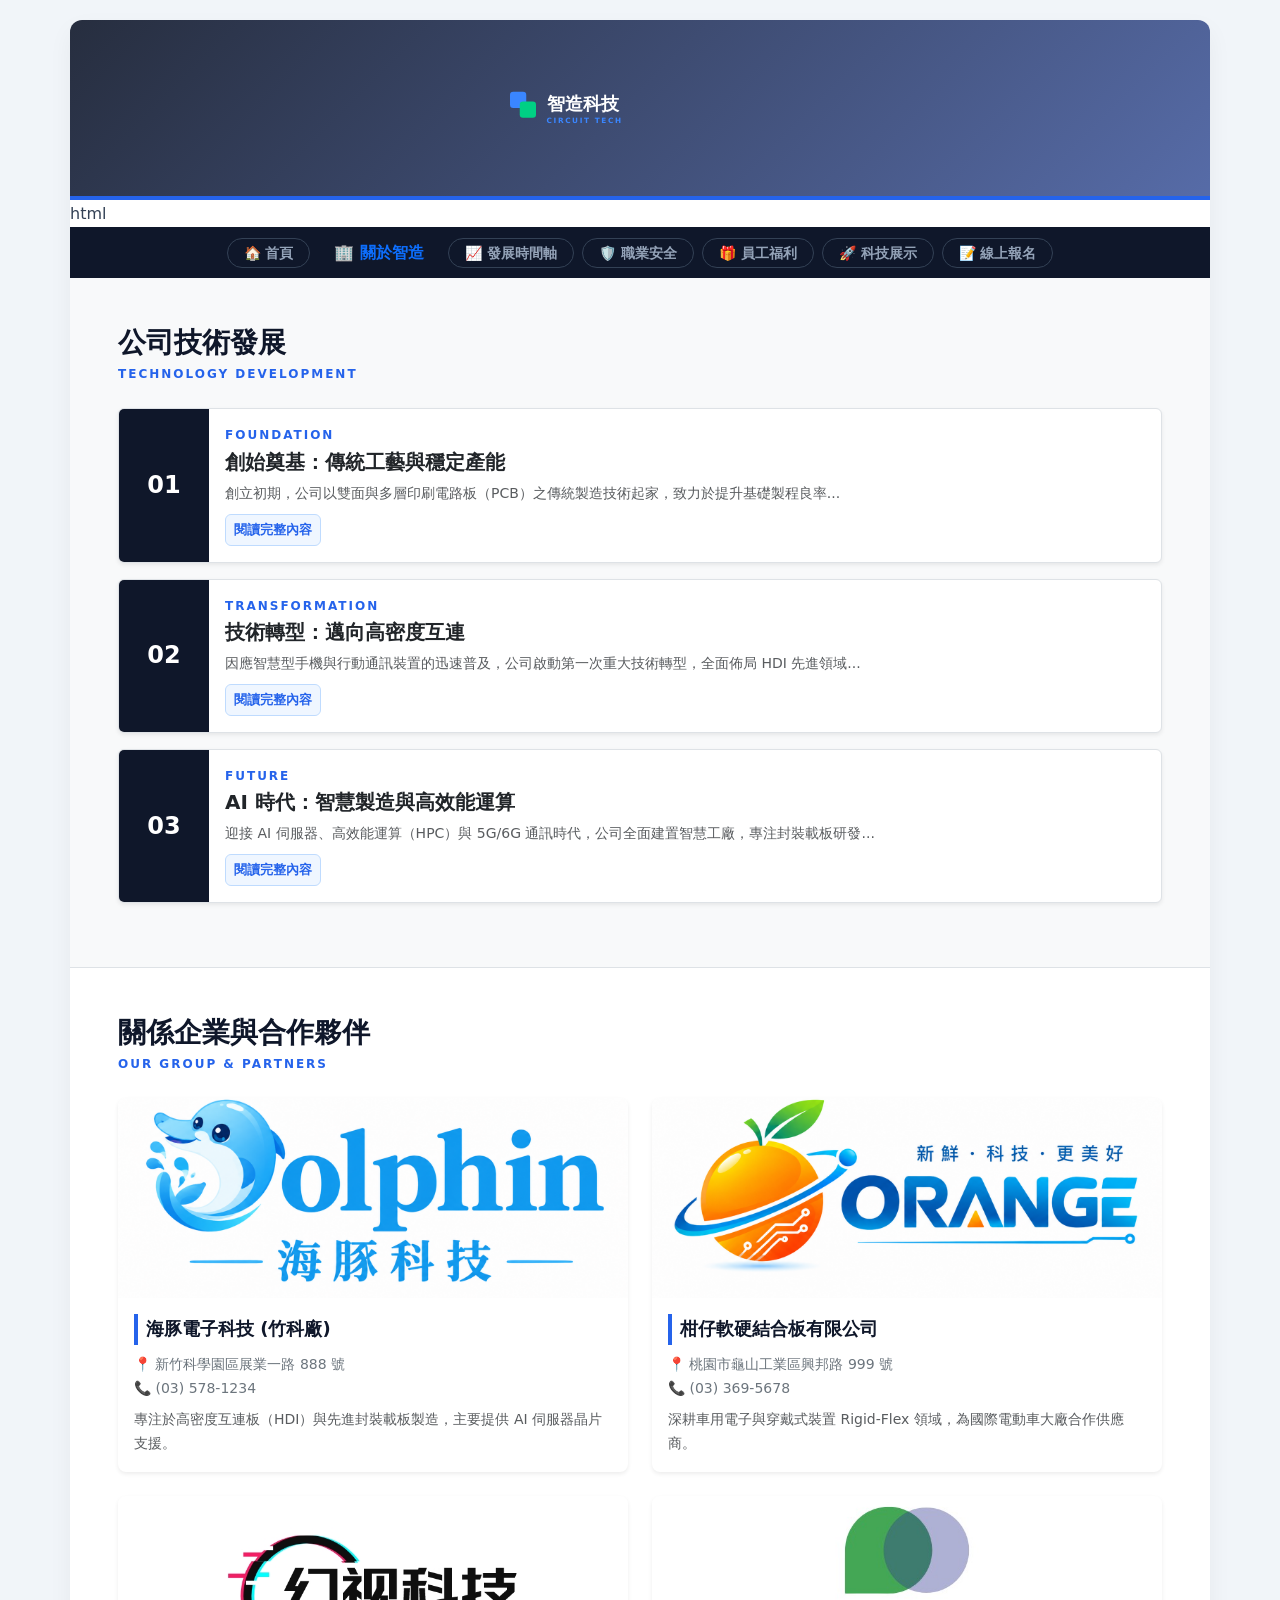
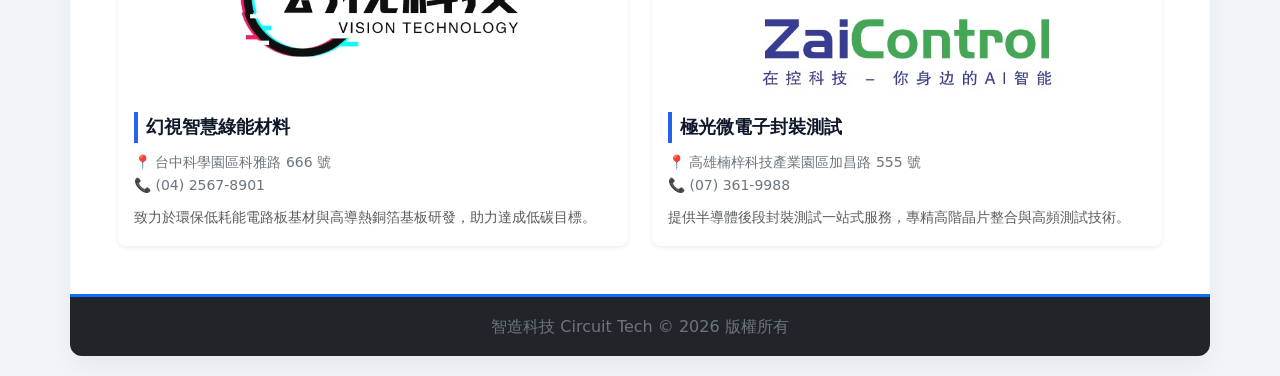
==== about-us.html @ 0adc271d "first commit" ====
<!DOCTYPE html>
<html lang="zh-TW">

<head>
    <meta charset="UTF-8">
    <meta name="viewport" content="width=device-width, initial-scale=1.0">
    <title>智造科技｜公司介紹與關係企業</title>
    <!-- 統一使用最新官方網路 CDN -->
    <link rel="stylesheet" href="https://cdn.jsdelivr.net/npm/bootstrap@5.3.0/dist/css/bootstrap.min.css">
    <link rel="stylesheet" href="css/about.css">
</head>

<body>

    <div class="wrapper">
        <!-- Header Logo -->
        <header class="logo d-flex align-items-center justify-content-center">
            <svg width="260" height="50" viewBox="0 0 320 60">
                <rect x="0" y="10" width="20" height="20" rx="4" fill="#3A86FF" />
                <rect x="12" y="22" width="20" height="20" rx="4" fill="#00D084" />
                <text x="45" y="32" font-weight="700" font-size="22" fill="#FFF">智造科技</text>
                <text x="45" y="48" font-weight="600" font-size="9" fill="#3A86FF" letter-spacing="2">CIRCUIT
                    TECH</text>
            </svg>
        </header>

        <!-- ✅ 超連結修正為大廠架構檔名 -->
        html
        <!-- 跨頁導覽列（在關於智造頁面時，移除關於智造的超連結） -->
        <nav class="site-nav p-2 overflow-x-auto">
    <ul class="nav justify-content-center gap-2 m-0 p-0 text-nowrap flex-nowrap align-items-center">
        <li><a href="home.html">🏠 首頁</a></li>
        <li><span class="nav-link active px-3 py-1 text-primary fw-bold">🏢 關於智造</span></li>
        <li><a href="timeline.html">📈 發展時間軸</a></li>
        <li><a href="EHC-policy.html">🛡️ 職業安全</a></li>
        <li><a href="union.html">🎁 員工福利</a></li>
        <li><a href="R-D.html">🚀 科技展示</a></li>
        <li><a href="signup.html">📝 線上報名</a></li>
    </ul>
</nav>

        <!-- 技術發展區段 -->
        <main class="p-4 p-md-5 bg-light" id="tech">
            <h1 class="section-title mb-1">公司技術發展</h1>
            <p class="subtitle mb-4">TECHNOLOGY DEVELOPMENT</p>
            <div id="techArticles"></div>
        </main>

        <!-- 關係企業區段 -->
        <section class="p-4 p-md-5 border-top border-dashed" id="companies">
            <h1 class="section-title mb-1">關係企業與合作夥伴</h1>
            <p class="subtitle mb-4">OUR GROUP & PARTNERS</p>
            <div class="row row-cols-1 row-cols-md-2 g-4" id="companyCards"></div>
        </section>

        <!-- Footer -->
        <footer class="p-3 text-center text-secondary bg-dark border-top border-primary border-3 fs-7">
            智造科技 Circuit Tech © 2026 版權所有
        </footer>
    </div>

    <script>
        const techData = [
            { num: '01', tag: 'FOUNDATION', title: '創始奠基：傳統工藝與穩定產能', short: '創立初期，公司以雙面與多層印刷電路板（PCB）之傳統製造技術起家，致力於提升基礎製程良率...', full: '創立初期，公司以雙面與多層印刷電路板（PCB）之傳統製造技術起家，致力於提升基礎製程良率與良好品質管理控制。透過導入自動化光學檢測（AOI）系統與標準化生產管理流程，我們成功建立穩定高效率的產能，並獲得國內多家消費性電子品牌廠的長期信任與合作。' },
            { num: '02', tag: 'TRANSFORMATION', title: '技術轉型：邁向高密度互連', short: '因應智慧型手機與行動通訊裝置的迅速普及，公司啟動第一次重大技術轉型，全面佈局 HDI 先進領域...', full: '因應智慧型手機與行動通訊裝置的迅速普及，公司啟動第一次重大技術轉型，全面佈局高密度互連板（HDI）先進領域。我們引進高精度雷射鑽孔設備與微孔盲埋技術，大幅優化電路板佈線空間與傳輸效能。成功轉型後，公司順利打入國際一線供應鏈。' },
            { num: '03', tag: 'FUTURE', title: 'AI 時代：智慧製造與高效能運算', short: '迎接 AI 伺服器、高效能運算（HPC）與 5G/6G 通訊時代，公司全面建置智慧工廠，專注封裝載板研發...', full: '迎接 AI 伺服器、高效能運算（HPC）與 5G/6G 通訊時代，公司全面建置全自動智慧製造工廠，並專注於高階封裝載板研發。透過結合 AI 大數據即時品質監控、物聯網產線監測與 AGV 搬運系統，大幅降低損耗並提昇生產效率，落實永續經營目標。' }
        ];

        document.getElementById('techArticles').innerHTML = techData.map((item, i) => `
            <article class="d-flex border rounded bg-white overflow-hidden mb-3 shadow-sm">
                <div class="article-num d-flex align-items-center justify-content-center">${item.num}</div>
                <div class="p-3 flex-grow-1">
                    <span class="subtitle d-block mb-1">${item.tag}</span>
                    <h2 class="h5 fw-bold text-dark mb-2">${item.title}</h2>
                    <p class="text-muted small mb-2" id="text-${i}">${item.short}</p>
                    <button class="read-btn px-2 py-1" onclick="toggleText(${i})">閱讀完整內容</button>
                </div>
            </article>
        `).join('');

        function toggleText(i) {
            const p = document.getElementById(`text-${i}`);
            const btn = p.nextElementSibling;
            const isFull = p.innerText === techData[i].full;
            p.innerText = isFull ? techData[i].short : techData[i].full;
            btn.innerText = isFull ? '閱讀完整內容' : '收合內容';
        }

        const companyData = [
            { name: '海豚電子科技 (竹科廠)', addr: '新竹科學園區展業一路 888 號', tel: '(03) 578-1234', desc: '專注於高密度互連板（HDI）與先進封裝載板製造，主要提供 AI 伺服器晶片支援。', img: 'a2.jpg', url: '#' },
            { name: '柑仔軟硬結合板有限公司', addr: '桃園市龜山工業區興邦路 999 號', tel: '(03) 369-5678', desc: '深耕車用電子與穿戴式裝置 Rigid-Flex 領域，為國際電動車大廠合作供應商。', img: 'a3.jpg', url: '#' },
            { name: '幻視智慧綠能材料', addr: '台中科學園區科雅路 666 號', tel: '(04) 2567-8901', desc: '致力於環保低耗能電路板基材與高導熱銅箔基板研發，助力達成低碳目標。', img: 'a4.jpg', url: '#' },
            { name: '極光微電子封裝測試', addr: '高雄楠梓科技產業園區加昌路 555 號', tel: '(07) 361-9988', desc: '提供半導體後段封裝測試一站式服務，專精高階晶片整合與高頻測試技術。', img: 'a5.jpg', url: '#' }
        ];

        document.getElementById('companyCards').innerHTML = companyData.map(c => `
            <div class="col" onclick="window.location.href='${c.url}'">
                <div class="card col-company h-100 shadow-sm border-0">
                    <div class="card-img-wrapper">
                        <img src="images/${c.img}" class="card-img-top" alt="${c.name}">
                        <div class="roller-overlay">
                            <span class="more-badge">了解更多 ➔</span>
                        </div>
                    </div>
                    <div class="card-body">
                        <div class="company-name fw-bold ps-2 mb-2">${c.name}</div>
                        <div class="small text-secondary">📍 ${c.addr}</div>
                        <div class="small text-secondary mb-2">📞 ${c.tel}</div>
                        <p class="card-text small text-muted">${c.desc}</p>
                    </div>
                </div>
            </div>
        `).join('');
    </script>
</body>
</html>
---- css/about.css ----
body {
    background: #F1F5F9;
    color: #334155;
    font-family: system-ui, sans-serif;
    line-height: 1.7;
}

.wrapper {
    max-width: 1140px;
    margin: 20px auto;
    background: #FFF;
    border-radius: 12px;
    overflow: hidden;
    box-shadow: 0 10px 25px rgba(0, 0, 0, 0.05);
}

.logo {
    height: 180px;
    background: linear-gradient(135deg, rgba(15, 23, 42, 0.9), rgba(30, 58, 138, 0.75)), url("https://images.unsplash.com/photo-1518770660439-4636190af475?auto=format&fit=crop&w=1200&q=80") center/cover;
    border-bottom: 4px solid #2563EB;
}

/* 統一全站導覽列樣式 */
.site-nav {
    background: #0F172A;
}

.site-nav a {
    color: #94A3B8;
    border: 1px solid #334155;
    border-radius: 20px;
    text-decoration: none;
    font-weight: 600;
    font-size: 14px;
    transition: 0.2s;
    white-space: nowrap;
    padding: 6px 16px;
}

.site-nav a:hover,
.site-nav a.active {
    background: #2563EB;
    border-color: #2563EB;
    color: #FFF;
}

.section-title {
    font-size: 28px;
    font-weight: 800;
    color: #0F172A;
}

.subtitle {
    color: #2563EB;
    font-size: 12px;
    letter-spacing: 2px;
    font-weight: 700;
}

.article-num {
    width: 90px;
    min-width: 90px;
    background: #0F172A;
    color: #FFF;
    font-size: 24px;
    font-weight: 800;
}

/* 按鈕樣式優化 */
.read-btn {
    color: #2563EB;
    background: #EFF6FF;
    border: 1px solid #BFDBFE;
    border-radius: 6px;
    font-weight: 600;
    font-size: 13px;
    transition: 0.2s;
}

.read-btn:hover {
    color: #FFF;
    background: #2563EB;
    border-color: #2563EB;
}

.company-name {
    border-left: 4px solid #2563EB;
    font-size: 18px;
    color: #0F172A;
}

.col-company {
    transition: transform 0.3s ease, box-shadow 0.3s ease;
    border-radius: 8px;
    overflow: hidden;
}

.col-company:hover {
    transform: translateY(-5px);
    box-shadow: 0 12px 20px rgba(0, 0, 0, 0.12);
    cursor: pointer;
}

/* 圖片卷軸 (Roller Overlay) 美化樣式 */
.card-img-wrapper {
    position: relative;
    height: 200px;
    overflow: hidden;
}

.card-img-wrapper .card-img-top {
    width: 100%;
    height: 100%;
    object-fit: cover;
    transition: transform 0.5s ease;
}

.col-company:hover .card-img-top {
    transform: scale(1.08);
}

.roller-overlay {
    position: absolute;
    top: 0;
    left: 0;
    width: 100%;
    height: 100%;
    background: linear-gradient(135deg, rgba(15, 23, 42, 0.85), rgba(37, 99, 235, 0.75));
    transform: translateY(-100%);
    transition: transform 0.4s cubic-bezier(0.4, 0, 0.2, 1);
    display: flex;
    justify-content: center;
    align-items: center;
    backdrop-filter: blur(2px);
}

.col-company:hover .roller-overlay {
    transform: translateY(0);
}

.more-badge {
    color: #FFF;
    border: 1.5px solid rgba(255, 255, 255, 0.8);
    background: rgba(255, 255, 255, 0.15);
    padding: 8px 20px;
    border-radius: 30px;
    font-size: 14px;
    font-weight: 600;
    letter-spacing: 1px;
    box-shadow: 0 4px 12px rgba(0, 0, 0, 0.15);
    transition: all 0.3s ease;
}

.col-company:hover .more-badge {
    background: #FFF;
    color: #2563EB;
    border-color: #FFF;
}
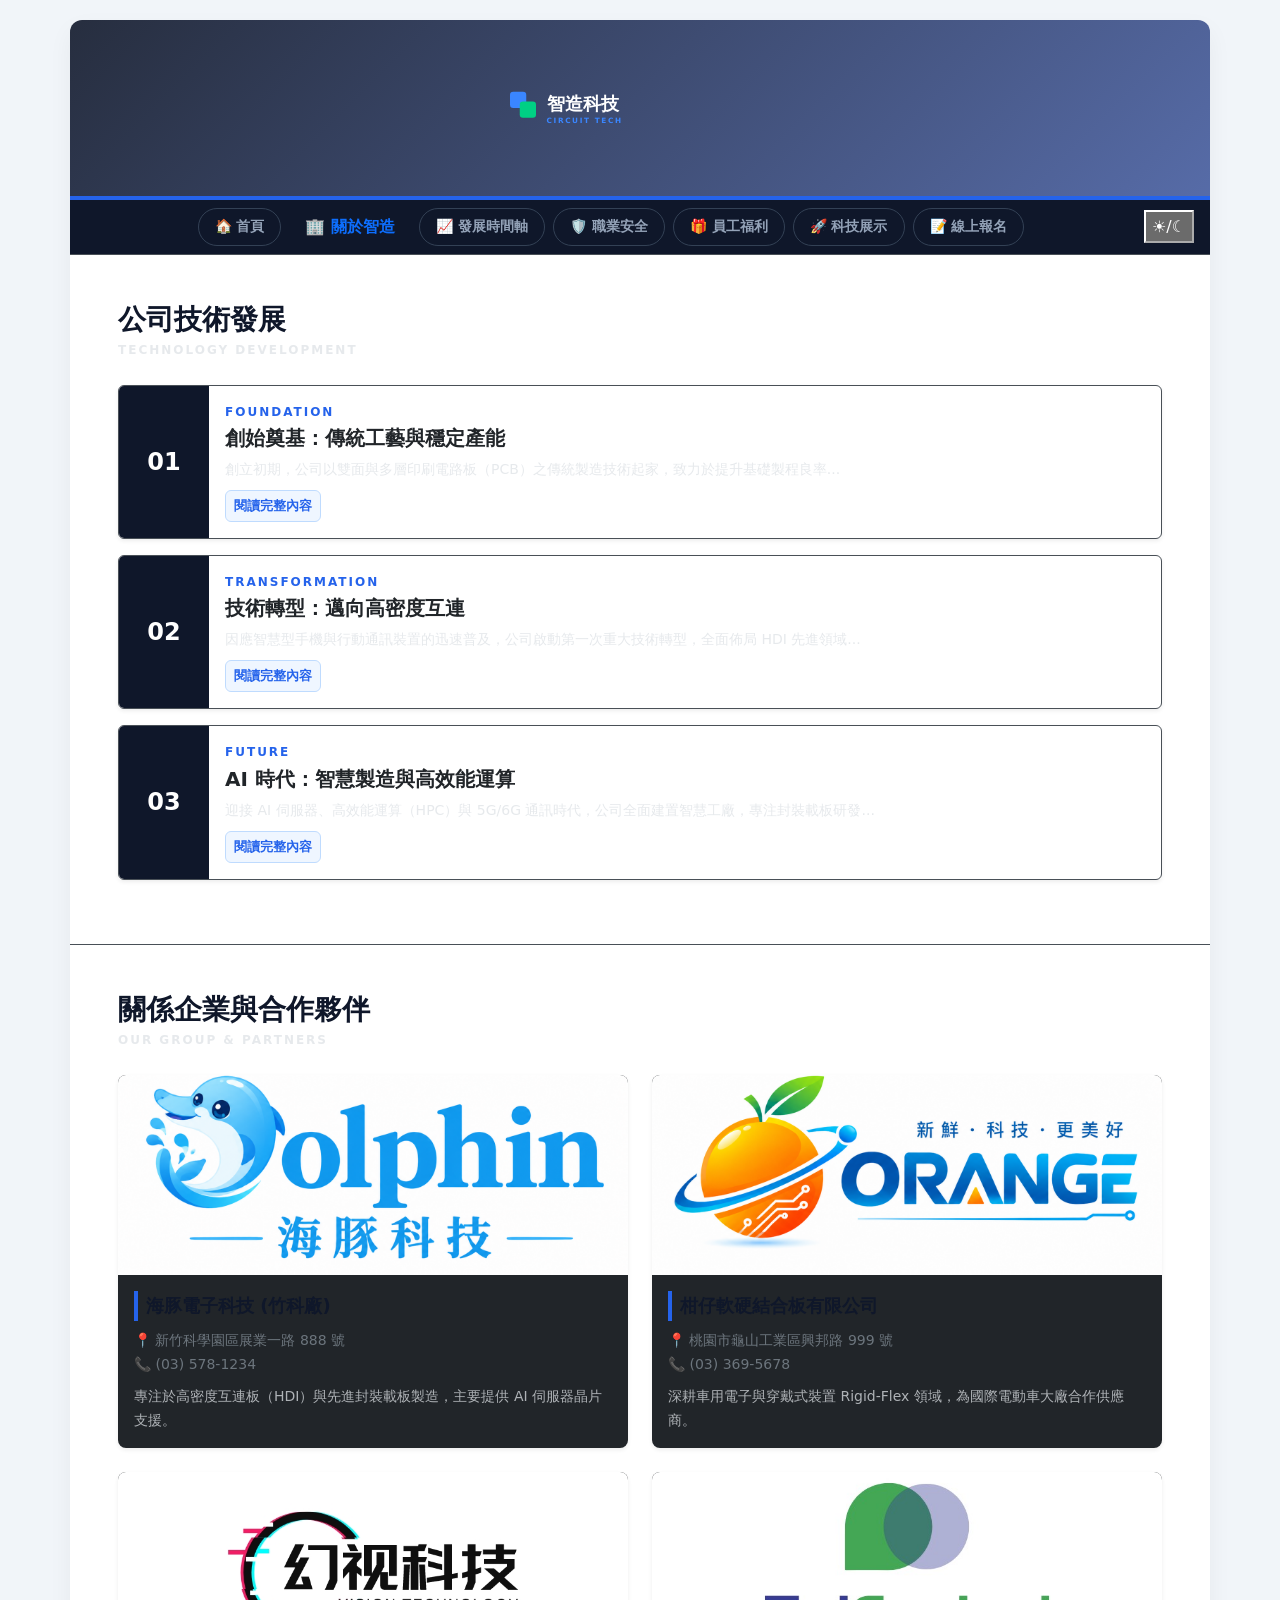
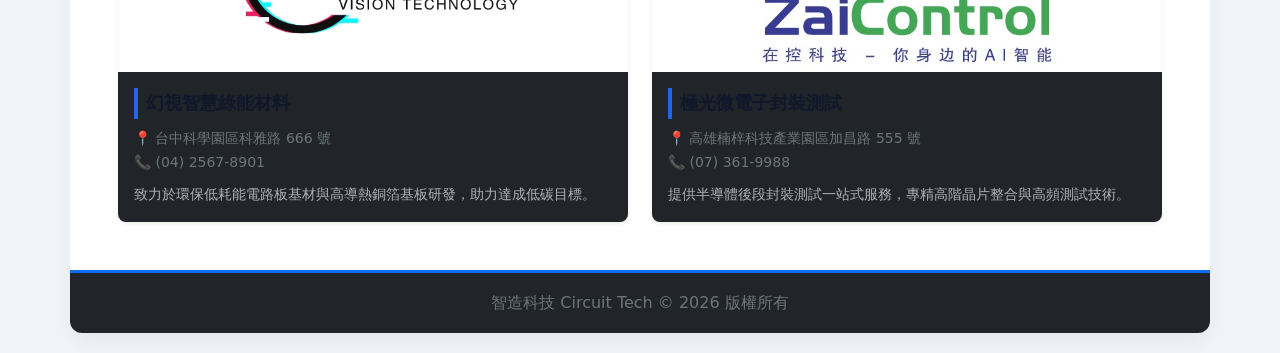
==== commit 58f3a13f: "加入日夜轉換 統一網頁按鈕" ====
--- a/about-us.html
+++ b/about-us.html
@@ -1,55 +1,69 @@
 <!DOCTYPE html>
 <html lang="zh-TW">
-
 <head>
     <meta charset="UTF-8">
     <meta name="viewport" content="width=device-width, initial-scale=1.0">
     <title>智造科技｜公司介紹與關係企業</title>
-    <!-- 統一使用最新官方網路 CDN -->
+    <!-- 官方網路 CDN -->
     <link rel="stylesheet" href="https://cdn.jsdelivr.net/npm/bootstrap@5.3.0/dist/css/bootstrap.min.css">
+    <!-- 外部 CSS 檔案 -->
     <link rel="stylesheet" href="css/about.css">
+    
+    <!-- 預防頁面載入閃爍的防閃爍指令檔 -->
+    <script>
+      (function() {
+        const savedTheme = localStorage.getItem("theme") || "dark";
+        if (savedTheme === "dark") {
+          document.documentElement.classList.add("dark", "dark-mode");
+          document.documentElement.setAttribute("data-bs-theme", "dark");
+        } else {
+          document.documentElement.classList.remove("dark", "dark-mode");
+          document.documentElement.setAttribute("data-bs-theme", "light");
+        }
+      })();
+    </script>
 </head>
-
 <body>
 
     <div class="wrapper">
         <!-- Header Logo -->
-        <header class="logo d-flex align-items-center justify-content-center">
+        <header class="logo d-flex align-items-center justify-content-center py-3">
             <svg width="260" height="50" viewBox="0 0 320 60">
                 <rect x="0" y="10" width="20" height="20" rx="4" fill="#3A86FF" />
                 <rect x="12" y="22" width="20" height="20" rx="4" fill="#00D084" />
                 <text x="45" y="32" font-weight="700" font-size="22" fill="#FFF">智造科技</text>
-                <text x="45" y="48" font-weight="600" font-size="9" fill="#3A86FF" letter-spacing="2">CIRCUIT
-                    TECH</text>
+                <text x="45" y="48" font-weight="600" font-size="9" fill="#3A86FF" letter-spacing="2">CIRCUIT TECH</text>
             </svg>
         </header>
 
-        <!-- ✅ 超連結修正為大廠架構檔名 -->
-        html
-        <!-- 跨頁導覽列（在關於智造頁面時，移除關於智造的超連結） -->
-        <nav class="site-nav p-2 overflow-x-auto">
-    <ul class="nav justify-content-center gap-2 m-0 p-0 text-nowrap flex-nowrap align-items-center">
-        <li><a href="home.html">🏠 首頁</a></li>
-        <li><span class="nav-link active px-3 py-1 text-primary fw-bold">🏢 關於智造</span></li>
-        <li><a href="timeline.html">📈 發展時間軸</a></li>
-        <li><a href="EHC-policy.html">🛡️ 職業安全</a></li>
-        <li><a href="union.html">🎁 員工福利</a></li>
-        <li><a href="R-D.html">🚀 科技展示</a></li>
-        <li><a href="signup.html">📝 線上報名</a></li>
-    </ul>
-</nav>
+        <!-- 跨頁導覽列（含日夜切換按鈕） -->
+        <nav class="site-nav p-2 px-3 d-flex align-items-center justify-content-between overflow-x-auto border-bottom">
+            <ul class="nav mx-auto gap-2 m-0 p-0 text-nowrap flex-nowrap align-items-center">
+                <li><a href="home.html" class="nav-link">🏠 首頁</a></li>
+                <li><span class="nav-link active px-3 py-1 text-primary fw-bold">🏢 關於智造</span></li>
+                <li><a href="timeline.html" class="nav-link">📈 發展時間軸</a></li>
+                <li><a href="EHC-policy.html" class="nav-link">🛡️ 職業安全</a></li>
+                <li><a href="union.html" class="nav-link">🎁 員工福利</a></li>
+                <li><a href="R-D.html" class="nav-link">🚀 科技展示</a></li>
+                <li><a href="signup.html" class="nav-link">📝 線上報名</a></li>
+            </ul>
+            <button class="mode-switch flex-shrink-0 ms-2" id="modeButton" aria-label="切換深淺色模式">
+                <span>☀/☾</span>
+                <span class="switch-track"><span class="switch-dot"></span></span>
+            </button>
+        </nav>
 
         <!-- 技術發展區段 -->
-        <main class="p-4 p-md-5 bg-light" id="tech">
+        <main class="p-4 p-md-5" id="tech">
             <h1 class="section-title mb-1">公司技術發展</h1>
-            <p class="subtitle mb-4">TECHNOLOGY DEVELOPMENT</p>
+            <p class="subtitle mb-4 text-muted">TECHNOLOGY DEVELOPMENT</p>
             <div id="techArticles"></div>
         </main>
 
         <!-- 關係企業區段 -->
         <section class="p-4 p-md-5 border-top border-dashed" id="companies">
             <h1 class="section-title mb-1">關係企業與合作夥伴</h1>
-            <p class="subtitle mb-4">OUR GROUP & PARTNERS</p>
+            <p class="subtitle mb-4 text-muted">OUR GROUP & PARTNERS</p>
             <div class="row row-cols-1 row-cols-md-2 g-4" id="companyCards"></div>
         </section>
 
@@ -59,58 +73,8 @@
         </footer>
     </div>
 
-    <script>
-        const techData = [
-            { num: '01', tag: 'FOUNDATION', title: '創始奠基：傳統工藝與穩定產能', short: '創立初期，公司以雙面與多層印刷電路板（PCB）之傳統製造技術起家，致力於提升基礎製程良率...', full: '創立初期，公司以雙面與多層印刷電路板（PCB）之傳統製造技術起家，致力於提升基礎製程良率與良好品質管理控制。透過導入自動化光學檢測（AOI）系統與標準化生產管理流程，我們成功建立穩定高效率的產能，並獲得國內多家消費性電子品牌廠的長期信任與合作。' },
-            { num: '02', tag: 'TRANSFORMATION', title: '技術轉型：邁向高密度互連', short: '因應智慧型手機與行動通訊裝置的迅速普及，公司啟動第一次重大技術轉型，全面佈局 HDI 先進領域...', full: '因應智慧型手機與行動通訊裝置的迅速普及，公司啟動第一次重大技術轉型，全面佈局高密度互連板（HDI）先進領域。我們引進高精度雷射鑽孔設備與微孔盲埋技術，大幅優化電路板佈線空間與傳輸效能。成功轉型後，公司順利打入國際一線供應鏈。' },
-            { num: '03', tag: 'FUTURE', title: 'AI 時代：智慧製造與高效能運算', short: '迎接 AI 伺服器、高效能運算（HPC）與 5G/6G 通訊時代，公司全面建置智慧工廠，專注封裝載板研發...', full: '迎接 AI 伺服器、高效能運算（HPC）與 5G/6G 通訊時代，公司全面建置全自動智慧製造工廠，並專注於高階封裝載板研發。透過結合 AI 大數據即時品質監控、物聯網產線監測與 AGV 搬運系統，大幅降低損耗並提昇生產效率，落實永續經營目標。' }
-        ];
-
-        document.getElementById('techArticles').innerHTML = techData.map((item, i) => `
-            <article class="d-flex border rounded bg-white overflow-hidden mb-3 shadow-sm">
-                <div class="article-num d-flex align-items-center justify-content-center">${item.num}</div>
-                <div class="p-3 flex-grow-1">
-                    <span class="subtitle d-block mb-1">${item.tag}</span>
-                    <h2 class="h5 fw-bold text-dark mb-2">${item.title}</h2>
-                    <p class="text-muted small mb-2" id="text-${i}">${item.short}</p>
-                    <button class="read-btn px-2 py-1" onclick="toggleText(${i})">閱讀完整內容</button>
-                </div>
-            </article>
-        `).join('');
-
-        function toggleText(i) {
-            const p = document.getElementById(`text-${i}`);
-            const btn = p.nextElementSibling;
-            const isFull = p.innerText === techData[i].full;
-            p.innerText = isFull ? techData[i].short : techData[i].full;
-            btn.innerText = isFull ? '閱讀完整內容' : '收合內容';
-        }
-
-        const companyData = [
-            { name: '海豚電子科技 (竹科廠)', addr: '新竹科學園區展業一路 888 號', tel: '(03) 578-1234', desc: '專注於高密度互連板（HDI）與先進封裝載板製造，主要提供 AI 伺服器晶片支援。', img: 'a2.jpg', url: '#' },
-            { name: '柑仔軟硬結合板有限公司', addr: '桃園市龜山工業區興邦路 999 號', tel: '(03) 369-5678', desc: '深耕車用電子與穿戴式裝置 Rigid-Flex 領域，為國際電動車大廠合作供應商。', img: 'a3.jpg', url: '#' },
-            { name: '幻視智慧綠能材料', addr: '台中科學園區科雅路 666 號', tel: '(04) 2567-8901', desc: '致力於環保低耗能電路板基材與高導熱銅箔基板研發，助力達成低碳目標。', img: 'a4.jpg', url: '#' },
-            { name: '極光微電子封裝測試', addr: '高雄楠梓科技產業園區加昌路 555 號', tel: '(07) 361-9988', desc: '提供半導體後段封裝測試一站式服務，專精高階晶片整合與高頻測試技術。', img: 'a5.jpg', url: '#' }
-        ];
-
-        document.getElementById('companyCards').innerHTML = companyData.map(c => `
-            <div class="col" onclick="window.location.href='${c.url}'">
-                <div class="card col-company h-100 shadow-sm border-0">
-                    <div class="card-img-wrapper">
-                        <img src="images/${c.img}" class="card-img-top" alt="${c.name}">
-                        <div class="roller-overlay">
-                            <span class="more-badge">了解更多 ➔</span>
-                        </div>
-                    </div>
-                    <div class="card-body">
-                        <div class="company-name fw-bold ps-2 mb-2">${c.name}</div>
-                        <div class="small text-secondary">📍 ${c.addr}</div>
-                        <div class="small text-secondary mb-2">📞 ${c.tel}</div>
-                        <p class="card-text small text-muted">${c.desc}</p>
-                    </div>
-                </div>
-            </div>
-        `).join('');
-    </script>
+    <!-- 外部 JS 檔案 -->
+    <script src="js/about.js"></script>
+    <script src="js/home.js"></script>
 </body>
 </html>
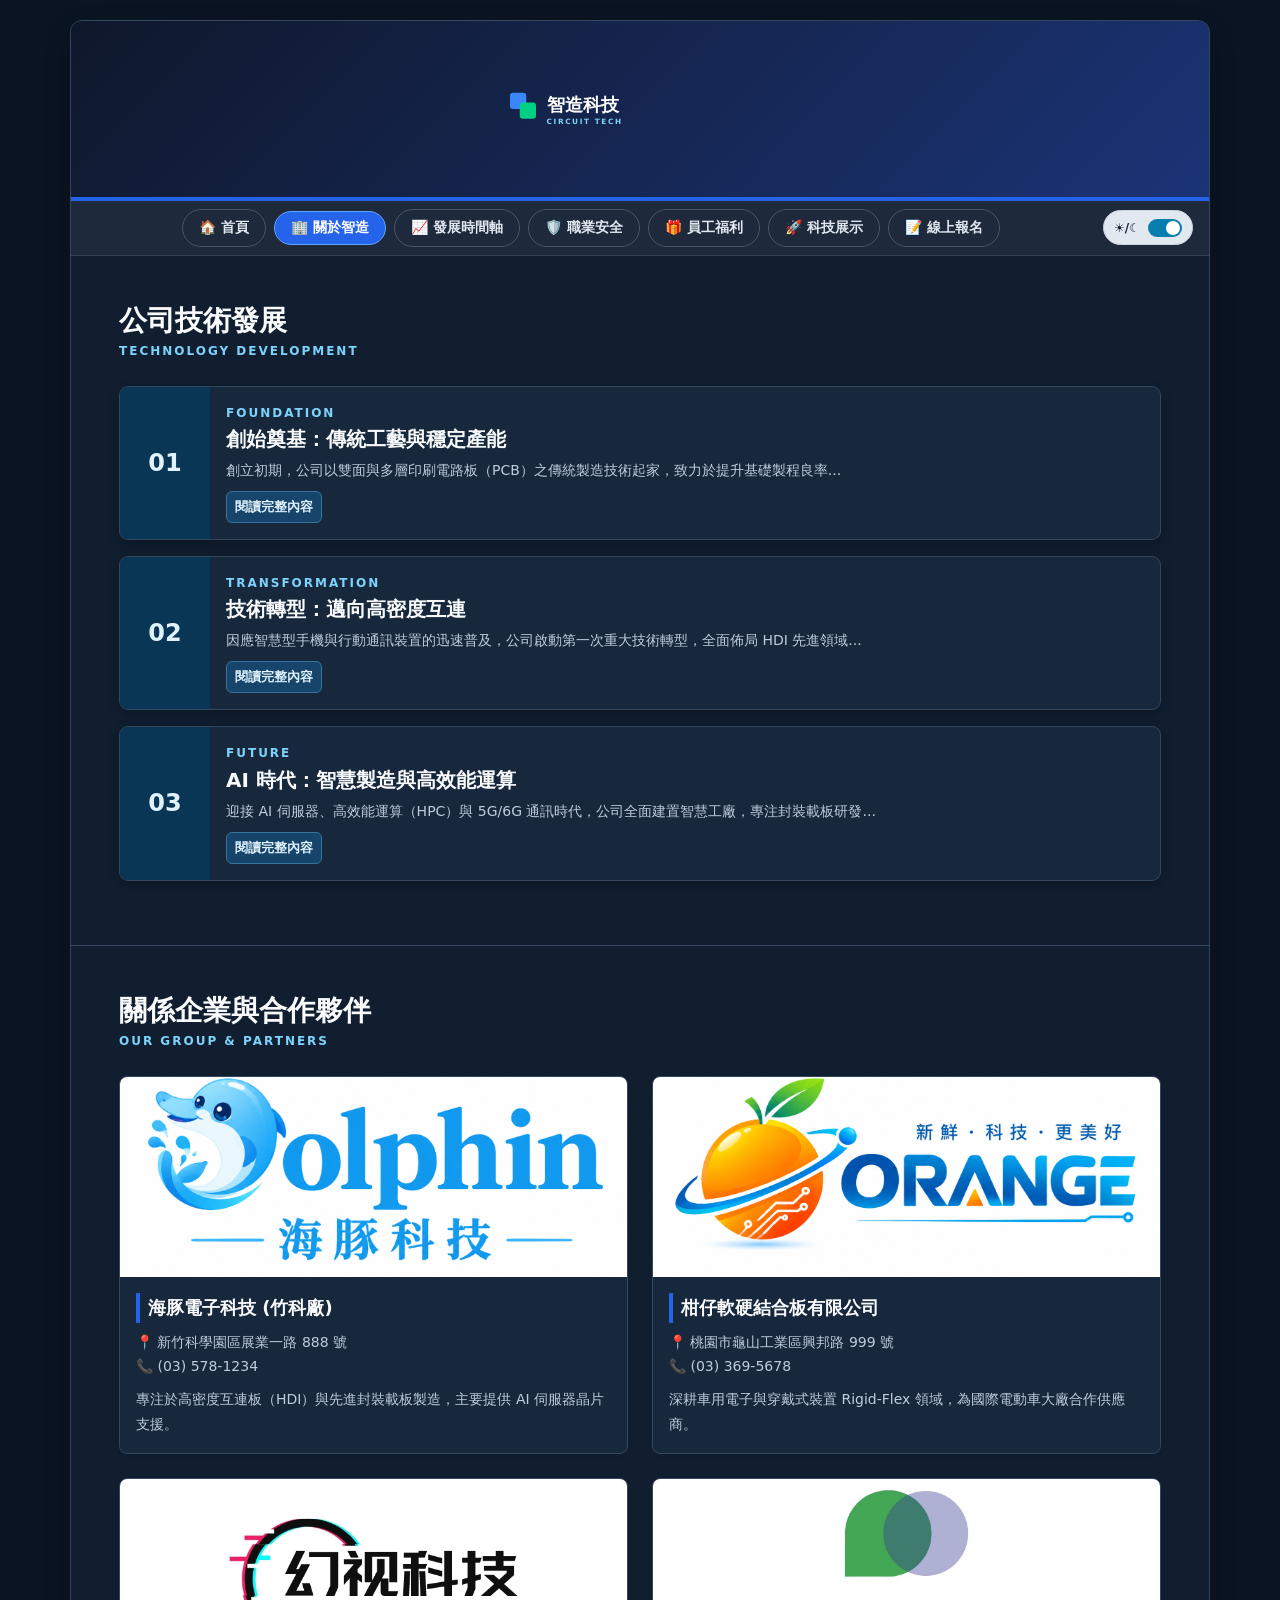
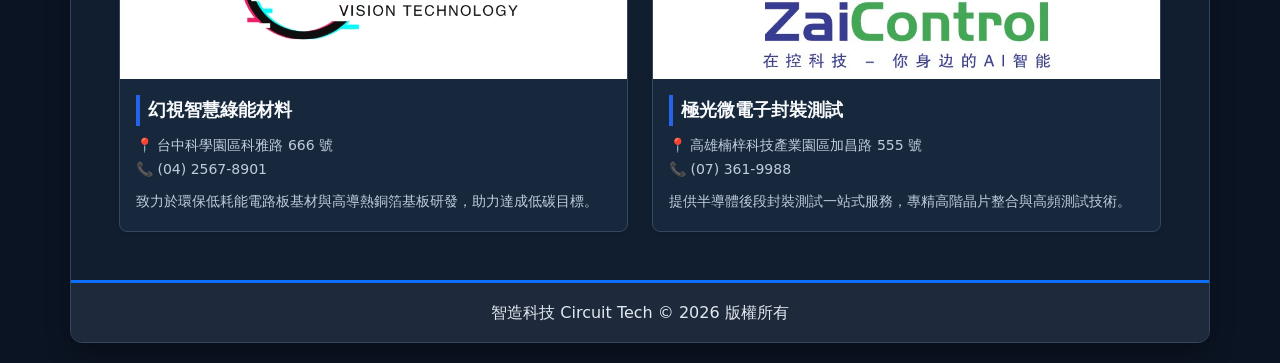
==== commit 113237c4: "優化一半" ====
--- a/about-us.html
+++ b/about-us.html
@@ -1,80 +1,194 @@
+
 <!DOCTYPE html>
 <html lang="zh-TW">
 <head>
     <meta charset="UTF-8">
     <meta name="viewport" content="width=device-width, initial-scale=1.0">
+
     <title>智造科技｜公司介紹與關係企業</title>
-    <!-- 官方網路 CDN -->
-    <link rel="stylesheet" href="https://cdn.jsdelivr.net/npm/bootstrap@5.3.0/dist/css/bootstrap.min.css">
-    <!-- 外部 CSS 檔案 -->
+
+    <!-- Bootstrap 5 -->
+    <link rel="stylesheet"
+          href="https://cdn.jsdelivr.net/npm/bootstrap@5.3.0/dist/css/bootstrap.min.css">
+
+    <!-- 關於智造專用 CSS -->
     <link rel="stylesheet" href="css/about.css">
-    
-    <!-- 預防頁面載入閃爍的防閃爍指令檔 -->
+
+    <!-- 防止深淺色切換閃爍 -->
     <script>
-      (function() {
-        const savedTheme = localStorage.getItem("theme") || "dark";
-        if (savedTheme === "dark") {
-          document.documentElement.classList.add("dark", "dark-mode");
-          document.documentElement.setAttribute("data-bs-theme", "dark");
-        } else {
-          document.documentElement.classList.remove("dark", "dark-mode");
-          document.documentElement.setAttribute("data-bs-theme", "light");
-        }
-      })();
+        (function () {
+            let theme = "dark";
+
+            try {
+                if (localStorage.getItem("theme") === "light") {
+                    theme = "light";
+                }
+            } catch (error) {
+                // 無法讀取時使用預設深色模式
+            }
+
+            document.documentElement.classList.toggle(
+                "dark",
+                theme === "dark"
+            );
+
+            document.documentElement.classList.toggle(
+                "dark-mode",
+                theme === "dark"
+            );
+
+            document.documentElement.setAttribute(
+                "data-bs-theme",
+                theme
+            );
+        })();
     </script>
 </head>
+
 <body>
 
     <div class="wrapper">
+
         <!-- Header Logo -->
         <header class="logo d-flex align-items-center justify-content-center py-3">
-            <svg width="260" height="50" viewBox="0 0 320 60">
-                <rect x="0" y="10" width="20" height="20" rx="4" fill="#3A86FF" />
-                <rect x="12" y="22" width="20" height="20" rx="4" fill="#00D084" />
-                <text x="45" y="32" font-weight="700" font-size="22" fill="#FFF">智造科技</text>
-                <text x="45" y="48" font-weight="600" font-size="9" fill="#3A86FF" letter-spacing="2">CIRCUIT TECH</text>
+            <svg width="260"
+                 height="50"
+                 viewBox="0 0 320 60"
+                 role="img"
+                 aria-label="智造科技 Circuit Tech">
+
+                <rect x="0" y="10"
+                      width="20" height="20"
+                      rx="4" fill="#3A86FF" />
+
+                <rect x="12" y="22"
+                      width="20" height="20"
+                      rx="4" fill="#00D084" />
+
+                <text x="45" y="32"
+                      font-weight="700"
+                      font-size="22"
+                      fill="#FFF">
+                    智造科技
+                </text>
+
+                <text x="45" y="48"
+                      font-weight="600"
+                      font-size="9"
+                      fill="#7DD3FC"
+                      letter-spacing="2">
+                    CIRCUIT TECH
+                </text>
             </svg>
         </header>
 
-        <!-- 跨頁導覽列（含日夜切換按鈕） -->
-        <nav class="site-nav p-2 px-3 d-flex align-items-center justify-content-between overflow-x-auto border-bottom">
+        <!-- 跨頁導覽列 -->
+        <nav class="site-nav p-2 px-3 d-flex align-items-center justify-content-between border-bottom"
+             aria-label="網站主選單">
+
             <ul class="nav mx-auto gap-2 m-0 p-0 text-nowrap flex-nowrap align-items-center">
-                <li><a href="home.html" class="nav-link">🏠 首頁</a></li>
-                <li><span class="nav-link active px-3 py-1 text-primary fw-bold">🏢 關於智造</span></li>
-                <li><a href="timeline.html" class="nav-link">📈 發展時間軸</a></li>
-                <li><a href="EHC-policy.html" class="nav-link">🛡️ 職業安全</a></li>
-                <li><a href="union.html" class="nav-link">🎁 員工福利</a></li>
-                <li><a href="R-D.html" class="nav-link">🚀 科技展示</a></li>
-                <li><a href="signup.html" class="nav-link">📝 線上報名</a></li>
+
+                <li>
+                    <a href="home.html" class="nav-link">
+                        🏠 首頁
+                    </a>
+                </li>
+
+                <li>
+                    <span class="nav-link active px-3 py-1 fw-bold"
+                          aria-current="page">
+                        🏢 關於智造
+                    </span>
+                </li>
+
+                <li>
+                    <a href="timeline.html" class="nav-link">
+                        📈 發展時間軸
+                    </a>
+                </li>
+
+                <li>
+                    <a href="EHC-policy.html" class="nav-link">
+                        🛡️ 職業安全
+                    </a>
+                </li>
+
+                <li>
+                    <a href="union.html" class="nav-link">
+                        🎁 員工福利
+                    </a>
+                </li>
+
+                <li>
+                    <a href="R-D.html" class="nav-link">
+                        🚀 科技展示
+                    </a>
+                </li>
+
+                <li>
+                    <a href="signup.html" class="nav-link">
+                        📝 線上報名
+                    </a>
+                </li>
+
             </ul>
-            <button class="mode-switch flex-shrink-0 ms-2" id="modeButton" aria-label="切換深淺色模式">
+
+            <!-- 深淺色切換按鈕 -->
+            <button type="button"
+                    class="mode-switch flex-shrink-0 ms-2"
+                    id="modeButton"
+                    aria-label="切換深淺色模式">
+
                 <span>☀/☾</span>
-                <span class="switch-track"><span class="switch-dot"></span></span>
+
+                <span class="switch-track">
+                    <span class="switch-dot"></span>
+                </span>
             </button>
+
         </nav>
 
         <!-- 技術發展區段 -->
         <main class="p-4 p-md-5" id="tech">
-            <h1 class="section-title mb-1">公司技術發展</h1>
-            <p class="subtitle mb-4 text-muted">TECHNOLOGY DEVELOPMENT</p>
+
+            <h1 class="section-title mb-1">
+                公司技術發展
+            </h1>
+
+            <p class="subtitle mb-4">
+                TECHNOLOGY DEVELOPMENT
+            </p>
+
             <div id="techArticles"></div>
+
         </main>
 
         <!-- 關係企業區段 -->
-        <section class="p-4 p-md-5 border-top border-dashed" id="companies">
-            <h1 class="section-title mb-1">關係企業與合作夥伴</h1>
-            <p class="subtitle mb-4 text-muted">OUR GROUP & PARTNERS</p>
-            <div class="row row-cols-1 row-cols-md-2 g-4" id="companyCards"></div>
+        <section class="p-4 p-md-5 border-top border-dashed"
+                 id="companies">
+
+            <h2 class="section-title mb-1">
+                關係企業與合作夥伴
+            </h2>
+
+            <p class="subtitle mb-4">
+                OUR GROUP & PARTNERS
+            </p>
+
+            <div class="row row-cols-1 row-cols-md-2 g-4"
+                 id="companyCards"></div>
+
         </section>
 
         <!-- Footer -->
-        <footer class="p-3 text-center text-secondary bg-dark border-top border-primary border-3 fs-7">
+        <footer class="p-3 text-center border-top border-primary border-3 fs-7">
             智造科技 Circuit Tech © 2026 版權所有
         </footer>
+
     </div>
 
-    <!-- 外部 JS 檔案 -->
+    <!-- 專用 JS -->
     <script src="js/about.js"></script>
-    <script src="js/home.js"></script>
+
 </body>
-</html>+</html>
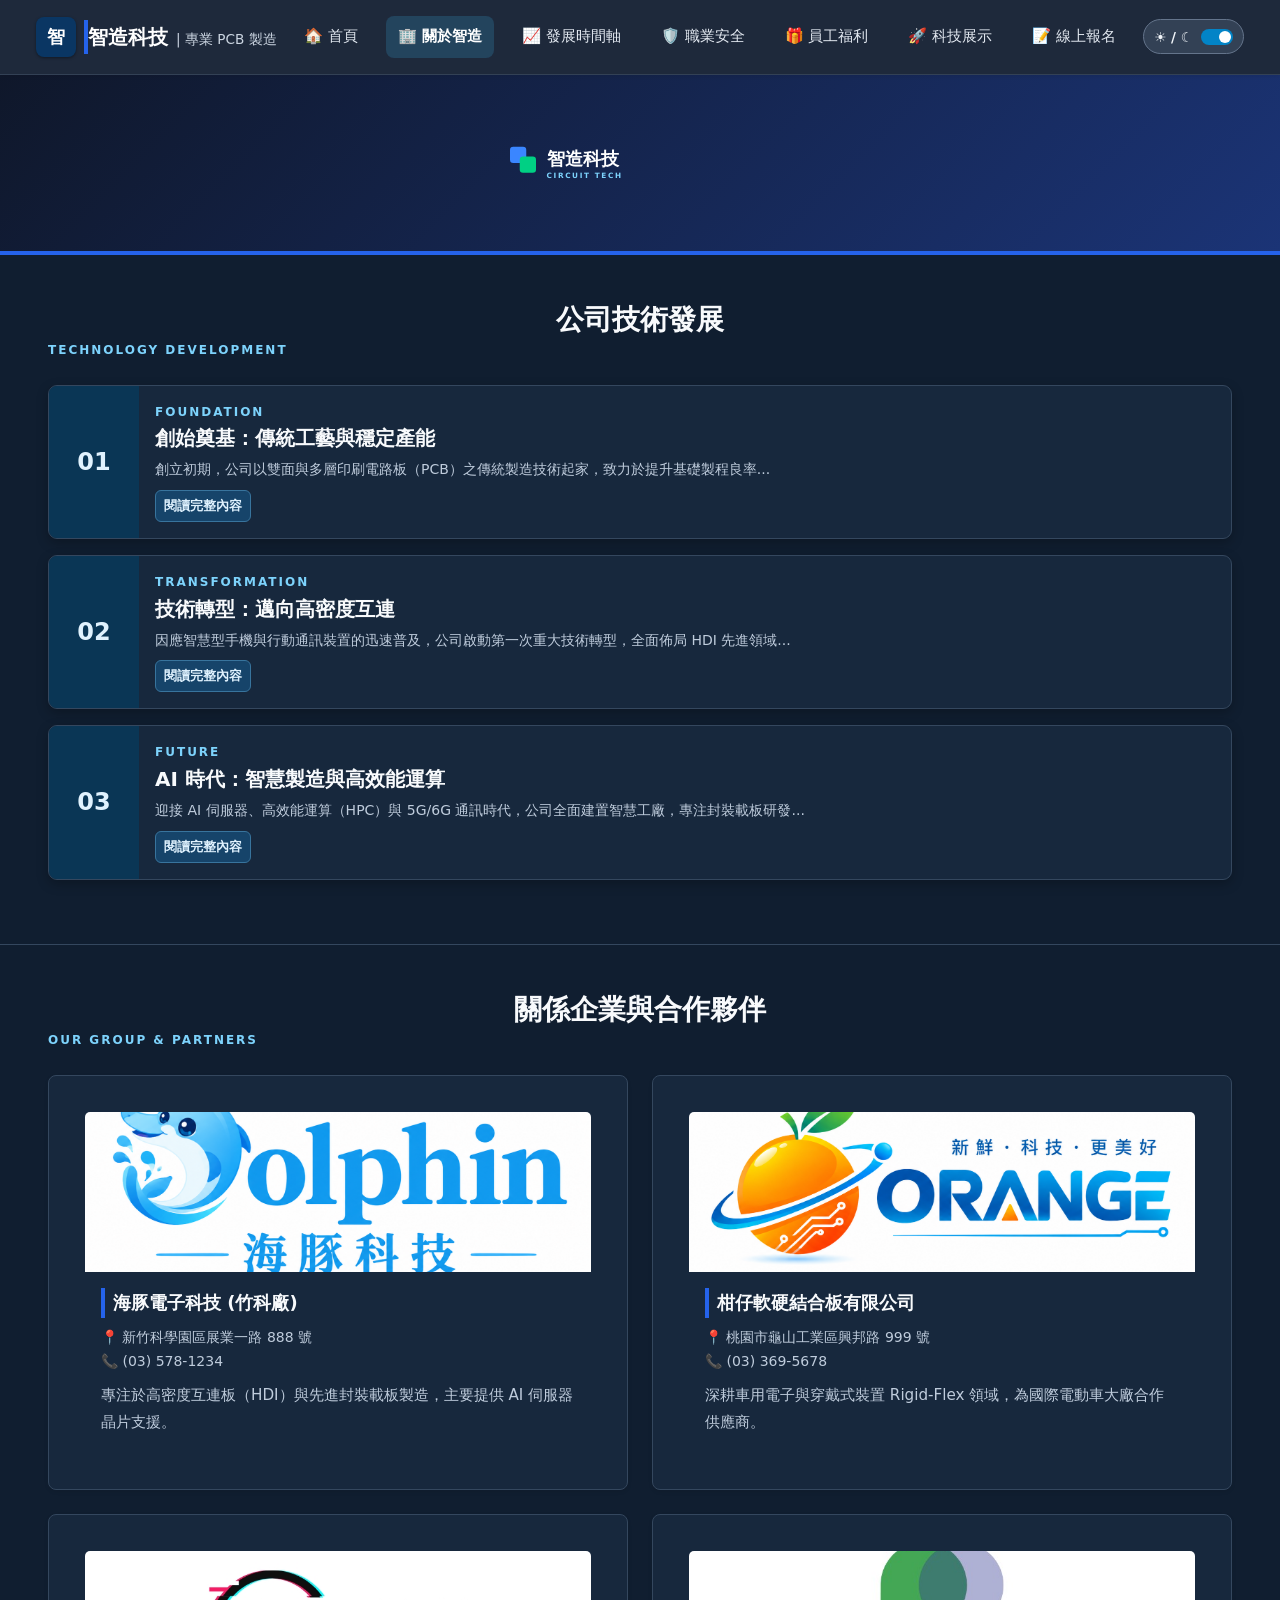
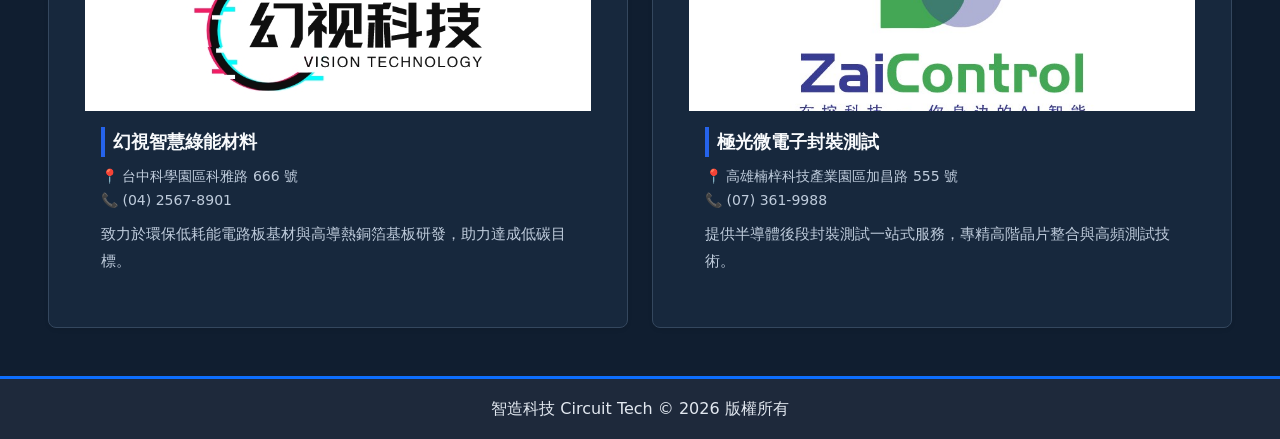
==== commit a85a90e9: "統一" ====
--- a/about-us.html
+++ b/about-us.html
@@ -6,189 +6,169 @@
     <meta name="viewport" content="width=device-width, initial-scale=1.0">
 
     <title>智造科技｜公司介紹與關係企業</title>
+    <meta name="description"
+          content="了解智造科技的技術發展、PCB 智慧製造與關係企業合作夥伴。">
 
-    <!-- Bootstrap 5 -->
+    <!-- Bootstrap -->
     <link rel="stylesheet"
-          href="https://cdn.jsdelivr.net/npm/bootstrap@5.3.0/dist/css/bootstrap.min.css">
+          href="https://cdn.jsdelivr.net/npm/bootstrap@5.3.3/dist/css/bootstrap.min.css">
 
-    <!-- 關於智造專用 CSS -->
+    <!-- 全站共用 CSS -->
+    <link rel="stylesheet" href="css/style.css">
+
+    <!-- 公司介紹專用 CSS -->
     <link rel="stylesheet" href="css/about.css">
 
-    <!-- 防止深淺色切換閃爍 -->
+    <!-- 深淺色初始化 -->
     <script>
         (function () {
             let theme = "dark";
 
             try {
-                if (localStorage.getItem("theme") === "light") {
-                    theme = "light";
-                }
+                theme = localStorage.getItem("theme") === "light"
+                    ? "light"
+                    : "dark";
             } catch (error) {
-                // 無法讀取時使用預設深色模式
+                theme = "dark";
             }
 
             document.documentElement.classList.toggle(
-                "dark",
-                theme === "dark"
+                "dark", theme === "dark"
             );
 
             document.documentElement.classList.toggle(
-                "dark-mode",
-                theme === "dark"
+                "dark-mode", theme === "dark"
             );
 
             document.documentElement.setAttribute(
-                "data-bs-theme",
-                theme
+                "data-bs-theme", theme
             );
         })();
     </script>
+
+    <!-- 只修正本頁外框，不影響其他網頁 -->
+    <style>
+        html, body {
+            margin: 0;
+            min-height: 100%;
+            width: 100%;
+        }
+
+        body.company-about-page > .wrapper {
+            width: 100%;
+            max-width: none;
+            min-height: 100vh;
+            margin: 0;
+            padding: 0;
+            border: none;
+            border-radius: 0;
+            box-shadow: none;
+            outline: none;
+            overflow: visible;
+        }
+
+        /* 保留內部區塊原本的 Bootstrap 排版 */
+        body.company-about-page #navbar-container {
+            width: 100%;
+        }
+
+        body.company-about-page #tech,
+        body.company-about-page #companies {
+            width: 100%;
+            max-width: none;
+        }
+    </style>
 </head>
 
-<body>
+<body class="company-about-page">
 
-    <div class="wrapper">
+<div class="wrapper">
 
-        <!-- Header Logo -->
-        <header class="logo d-flex align-items-center justify-content-center py-3">
-            <svg width="260"
-                 height="50"
-                 viewBox="0 0 320 60"
-                 role="img"
-                 aria-label="智造科技 Circuit Tech">
+    <!-- 全站共用七個導覽按鈕 -->
+    <div id="navbar-container"></div>
 
-                <rect x="0" y="10"
-                      width="20" height="20"
-                      rx="4" fill="#3A86FF" />
+    <!-- 原本公司 Logo -->
+    <header class="logo d-flex align-items-center justify-content-center py-3">
+        <svg width="260"
+             height="50"
+             viewBox="0 0 320 60"
+             role="img"
+             aria-label="智造科技 Circuit Tech">
 
-                <rect x="12" y="22"
-                      width="20" height="20"
-                      rx="4" fill="#00D084" />
+            <rect x="0" y="10"
+                  width="20" height="20"
+                  rx="4" fill="#3A86FF" />
 
-                <text x="45" y="32"
-                      font-weight="700"
-                      font-size="22"
-                      fill="#FFF">
-                    智造科技
-                </text>
+            <rect x="12" y="22"
+                  width="20" height="20"
+                  rx="4" fill="#00D084" />
 
-                <text x="45" y="48"
-                      font-weight="600"
-                      font-size="9"
-                      fill="#7DD3FC"
-                      letter-spacing="2">
-                    CIRCUIT TECH
-                </text>
-            </svg>
-        </header>
+            <text x="45" y="32"
+                  font-weight="700"
+                  font-size="22"
+                  fill="#FFF">
+                智造科技
+            </text>
 
-        <!-- 跨頁導覽列 -->
-        <nav class="site-nav p-2 px-3 d-flex align-items-center justify-content-between border-bottom"
-             aria-label="網站主選單">
+            <text x="45" y="48"
+                  font-weight="600"
+                  font-size="9"
+                  fill="#7DD3FC"
+                  letter-spacing="2">
+                CIRCUIT TECH
+            </text>
+        </svg>
+    </header>
 
-            <ul class="nav mx-auto gap-2 m-0 p-0 text-nowrap flex-nowrap align-items-center">
+    <!-- Section 01：技術發展 -->
+    <main class="p-4 p-md-5" id="tech">
 
-                <li>
-                    <a href="home.html" class="nav-link">
-                        🏠 首頁
-                    </a>
-                </li>
+        <h1 class="section-title mb-1">
+            公司技術發展
+        </h1>
 
-                <li>
-                    <span class="nav-link active px-3 py-1 fw-bold"
-                          aria-current="page">
-                        🏢 關於智造
-                    </span>
-                </li>
+        <p class="subtitle mb-4">
+            TECHNOLOGY DEVELOPMENT
+        </p>
 
-                <li>
-                    <a href="timeline.html" class="nav-link">
-                        📈 發展時間軸
-                    </a>
-                </li>
+        <!-- 由原本 js/about.js 載入 -->
+        <div id="techArticles"></div>
 
-                <li>
-                    <a href="EHC-policy.html" class="nav-link">
-                        🛡️ 職業安全
-                    </a>
-                </li>
+    </main>
 
-                <li>
-                    <a href="union.html" class="nav-link">
-                        🎁 員工福利
-                    </a>
-                </li>
+    <!-- Section 02：關係企業 -->
+    <section class="p-4 p-md-5 border-top border-dashed"
+             id="companies">
 
-                <li>
-                    <a href="R-D.html" class="nav-link">
-                        🚀 科技展示
-                    </a>
-                </li>
+        <h2 class="section-title mb-1">
+            關係企業與合作夥伴
+        </h2>
 
-                <li>
-                    <a href="signup.html" class="nav-link">
-                        📝 線上報名
-                    </a>
-                </li>
+        <p class="subtitle mb-4">
+            OUR GROUP & PARTNERS
+        </p>
 
-            </ul>
+        <!-- 完整保留老師的 Bootstrap 行列 -->
+        <div class="row row-cols-1 row-cols-md-2 g-4"
+             id="companyCards"></div>
 
-            <!-- 深淺色切換按鈕 -->
-            <button type="button"
-                    class="mode-switch flex-shrink-0 ms-2"
-                    id="modeButton"
-                    aria-label="切換深淺色模式">
+    </section>
 
-                <span>☀/☾</span>
+    <!-- Footer -->
+    <footer class="p-3 text-center border-top border-primary border-3 fs-7">
+        智造科技 Circuit Tech © 2026 版權所有
+    </footer>
 
-                <span class="switch-track">
-                    <span class="switch-dot"></span>
-                </span>
-            </button>
+</div>
 
-        </nav>
+<!-- Bootstrap JS -->
+<script src="https://cdn.jsdelivr.net/npm/bootstrap@5.3.3/dist/js/bootstrap.bundle.min.js"></script>
 
-        <!-- 技術發展區段 -->
-        <main class="p-4 p-md-5" id="tech">
+<!-- 全站共用導覽列 -->
+<script src="js/nav-loader.js"></script>
 
-            <h1 class="section-title mb-1">
-                公司技術發展
-            </h1>
-
-            <p class="subtitle mb-4">
-                TECHNOLOGY DEVELOPMENT
-            </p>
-
-            <div id="techArticles"></div>
-
-        </main>
-
-        <!-- 關係企業區段 -->
-        <section class="p-4 p-md-5 border-top border-dashed"
-                 id="companies">
-
-            <h2 class="section-title mb-1">
-                關係企業與合作夥伴
-            </h2>
-
-            <p class="subtitle mb-4">
-                OUR GROUP & PARTNERS
-            </p>
-
-            <div class="row row-cols-1 row-cols-md-2 g-4"
-                 id="companyCards"></div>
-
-        </section>
-
-        <!-- Footer -->
-        <footer class="p-3 text-center border-top border-primary border-3 fs-7">
-            智造科技 Circuit Tech © 2026 版權所有
-        </footer>
-
-    </div>
-
-    <!-- 專用 JS -->
-    <script src="js/about.js"></script>
+<!-- 公司介紹原本的動態內容 -->
+<script src="js/about.js"></script>
 
 </body>
 </html>
--- a/css/style.css
+++ b/css/style.css
@@ -0,0 +1,732 @@
+
+/* ===================================================
+   1. 全局 CSS 變數（支援深淺色主題）
+=================================================== */
+
+:root {
+    --primary-color: #0A3663;
+    --secondary-color: #0076C6;
+    --accent-color: #00A8B5;
+
+    --bgcolor01: #F8FAFC;
+    --bgcolor02: #FFFFFF;
+    --nav-bg: #1E293B;
+
+    --content-bg: linear-gradient(135deg, #0A3663, #0076C6);
+
+    --body-text: #334155;
+    --text-muted: #64748B;
+    --border-color: #E2E8F0;
+
+    --footer-bg: #0F172A;
+    --footer-text: #94A3B8;
+    --card-bg: #FFFFFF;
+
+    --shadow-sm: 0 1px 3px rgba(0, 0, 0, 0.08);
+    --shadow-md: 0 10px 15px -3px rgba(0, 0, 0, 0.1);
+
+    --logo-title-color: #FFFFFF;
+    --logo-tagline-color: #CBD5E1;
+
+    /* 導覽列專用顏色：不跟隨 body 文字變暗 */
+    --nav-text: #E2E8F0;
+    --nav-hover: #67E8F9;
+    --nav-active: #FFFFFF;
+    --nav-border: #334155;
+}
+
+html.dark,
+html.dark-mode,
+html[data-bs-theme="dark"] {
+    --primary-color: #38BDF8;
+    --secondary-color: #0EA5E9;
+    --accent-color: #2DD4BF;
+
+    --bgcolor01: #0F172A;
+    --bgcolor02: #1E293B;
+    --nav-bg: #1E293B;
+
+    --content-bg: linear-gradient(135deg, #0F172A, #1E293B);
+
+    --body-text: #F1F5F9;
+    --text-muted: #94A3B8;
+    --border-color: #334155;
+
+    --footer-bg: #020617;
+    --footer-text: #94A3B8;
+    --card-bg: #1E293B;
+
+    --shadow-sm: 0 1px 3px rgba(0, 0, 0, 0.4);
+    --shadow-md: 0 10px 15px -3px rgba(0, 0, 0, 0.6);
+
+    --logo-title-color: #FFFFFF;
+    --logo-tagline-color: #CBD5E1;
+
+    --nav-text: #E2E8F0;
+    --nav-hover: #67E8F9;
+    --nav-active: #FFFFFF;
+    --nav-border: #334155;
+}
+
+/* ===================================================
+   2. 基礎與通用樣式
+=================================================== */
+
+* {
+    margin: 0;
+    padding: 0;
+    box-sizing: border-box;
+}
+
+body {
+    background-color: var(--bgcolor01);
+    color: var(--body-text);
+    font-family:
+        system-ui,
+        -apple-system,
+        BlinkMacSystemFont,
+        "Segoe UI",
+        Roboto,
+        "PingFang TC",
+        "Microsoft JhengHei",
+        sans-serif;
+    line-height: 1.6;
+    transition: background-color 0.3s ease, color 0.3s ease;
+}
+
+.wrapper {
+    width: 100%;
+    min-height: 100vh;
+    display: flex;
+    flex-direction: column;
+    margin: 0;
+    padding: 0;
+}
+
+/* ===================================================
+   3. 共用導覽列 Navbar
+=================================================== */
+
+/* 限定 navbar-container，避免影響其他 Bootstrap 元件 */
+#navbar-container {
+    width: 100%;
+    position: sticky;
+    top: 0;
+    z-index: 1030;
+}
+
+#navbar-container header.navbar {
+    width: 100% !important;
+    max-width: 100% !important;
+    display: flex;
+    align-items: center;
+    justify-content: space-between;
+
+    margin: 0 !important;
+    padding: 1rem 2rem;
+
+    background-color: var(--nav-bg) !important;
+    border-bottom: 1px solid var(--nav-border);
+
+    box-shadow: var(--shadow-sm);
+}
+
+#navbar-container .container-fluid {
+    width: 100%;
+}
+
+/* Logo */
+#navbar-container .logo-group {
+    display: flex;
+    align-items: center;
+    gap: 12px;
+    text-decoration: none;
+}
+
+#navbar-container .logo-icon {
+    width: 40px;
+    height: 40px;
+    flex-shrink: 0;
+
+    display: flex;
+    align-items: center;
+    justify-content: center;
+
+    background-color: #0A3663;
+    background-image:
+        linear-gradient(rgba(10, 54, 99, .4), rgba(10, 54, 99, .4)),
+        url("../images/a01.jpg");
+    background-size: cover;
+    background-position: center;
+
+    color: #FFFFFF;
+    font-size: 18px;
+    font-weight: bold;
+
+    border-radius: 8px;
+    box-shadow: var(--shadow-sm);
+}
+
+#navbar-container .fallback-icon {
+    background-color: #0A3663;
+    background-image: none;
+}
+
+#navbar-container .logo-text {
+    display: flex;
+    align-items: baseline;
+    gap: 8px;
+    white-space: nowrap;
+}
+
+#navbar-container .company-name {
+    color: var(--logo-title-color) !important;
+    font-size: 1.25rem;
+    font-weight: 700;
+}
+
+#navbar-container .company-tagline {
+    color: var(--logo-tagline-color) !important;
+    font-size: .85rem;
+}
+
+/* 導覽選單 */
+#navbar-container .nav-links,
+#navbar-container .navbar-nav {
+    display: flex;
+    align-items: center;
+    gap: 1rem;
+    margin: 0;
+    padding: 0;
+    list-style: none;
+}
+
+/* 核心修正：導覽文字固定使用淺色 */
+#navbar-container .nav-links a,
+#navbar-container .navbar-nav .nav-link {
+    display: block;
+    padding: .5rem .75rem !important;
+
+    color: var(--nav-text) !important;
+    opacity: 1 !important;
+
+    font-size: .95rem;
+    font-weight: 500;
+    text-decoration: none;
+    white-space: nowrap !important;
+
+    border-radius: 8px;
+
+    transition:
+        color .2s ease,
+        background-color .2s ease;
+}
+
+/* 滑鼠移入 */
+#navbar-container .nav-links a:hover,
+#navbar-container .navbar-nav .nav-link:hover {
+    color: var(--nav-hover) !important;
+    background-color: rgba(255, 255, 255, .08);
+}
+
+/* 目前所在頁面 */
+#navbar-container .nav-links a.active,
+#navbar-container .navbar-nav .nav-link.active {
+    color: var(--nav-active) !important;
+    background-color: rgba(56, 189, 248, .18);
+    font-weight: 700;
+}
+
+/* 鍵盤操作 */
+#navbar-container .nav-link:focus-visible,
+#navbar-container .mode-switch:focus-visible {
+    outline: 2px solid #67E8F9;
+    outline-offset: 3px;
+}
+
+/* 右側切換區 */
+#navbar-container .nav-right {
+    display: flex;
+    align-items: center;
+    gap: 1rem;
+}
+
+/* 深淺色按鈕 */
+#navbar-container .mode-switch {
+    display: inline-flex;
+    align-items: center;
+    gap: 8px;
+
+    padding: 5px 10px;
+
+    background-color: #334155 !important;
+    color: #F1F5F9 !important;
+    border: 1px solid #64748B !important;
+    border-radius: 20px;
+
+    cursor: pointer;
+    flex-shrink: 0;
+}
+
+#navbar-container .mode-switch:hover {
+    background-color: #475569 !important;
+}
+
+#navbar-container .mode-label {
+    color: #F1F5F9 !important;
+    font-size: .85rem;
+}
+
+/* 開關軌道 */
+#navbar-container .switch-track {
+    display: inline-block;
+    width: 32px;
+    height: 16px;
+    padding: 2px;
+
+    background-color: #94A3B8;
+    border-radius: 20px;
+
+    transition: background-color .25s ease;
+}
+
+#navbar-container .switch-dot {
+    display: block;
+    width: 12px;
+    height: 12px;
+
+    background-color: #FFFFFF;
+    border-radius: 50%;
+
+    transition: transform .25s ease;
+}
+
+/* 深色模式開關 */
+html.dark #navbar-container .switch-track,
+html.dark-mode #navbar-container .switch-track,
+html[data-bs-theme="dark"] #navbar-container .switch-track {
+    background-color: #0284C7;
+}
+
+html.dark #navbar-container .switch-dot,
+html.dark-mode #navbar-container .switch-dot,
+html[data-bs-theme="dark"] #navbar-container .switch-dot {
+    transform: translateX(16px);
+}
+
+/* 手機漢堡選單 */
+#navbar-container .navbar-toggler {
+    border: 1px solid #94A3B8 !important;
+    color: #FFFFFF !important;
+}
+
+#navbar-container .navbar-toggler-icon {
+    filter: brightness(0) invert(1);
+}
+
+/* ===================================================
+   4. 主視覺形象區 Hero
+=================================================== */
+
+.hero {
+    background-color: var(--bgcolor02);
+    padding: 4.5rem 2rem;
+    border-bottom: 1px solid var(--border-color);
+    transition: background-color .3s, border-color .3s;
+}
+
+.hero-container {
+    max-width: 1200px;
+    margin: 0 auto;
+    display: flex;
+    align-items: center;
+    justify-content: space-between;
+    gap: 3.5rem;
+}
+
+.hero-image {
+    flex: 1;
+    display: flex;
+    align-items: center;
+    justify-content: center;
+}
+
+.hero-image img {
+    width: 100%;
+    max-width: 500px;
+    height: auto;
+    object-fit: cover;
+
+    border: 1px solid var(--border-color);
+    border-radius: 12px;
+    box-shadow: var(--shadow-md);
+}
+
+.hero-content {
+    flex: 1;
+    text-align: left;
+}
+
+.hero-content h1 {
+    margin-bottom: 1.25rem;
+    color: var(--primary-color);
+    font-size: 2.5rem;
+    font-weight: 700;
+    line-height: 1.35;
+}
+
+.hero-content p {
+    margin-bottom: 2rem;
+    color: var(--body-text);
+    font-size: 1.1rem;
+    line-height: 1.8;
+}
+
+.btn-cta {
+    display: inline-block;
+    padding: .85rem 2.25rem;
+
+    background-color: var(--accent-color);
+    color: #FFFFFF;
+
+    border-radius: 6px;
+    text-decoration: none;
+    font-size: 1rem;
+    font-weight: bold;
+
+    box-shadow: 0 4px 12px rgba(0, 0, 0, .15);
+    transition: all .2s ease;
+}
+
+.btn-cta:hover {
+    transform: translateY(-2px);
+    filter: brightness(1.1);
+}
+
+/* ===================================================
+   5. 數據亮點區 Metrics
+=================================================== */
+
+.metrics-bar {
+    background-color: var(--bgcolor01);
+    border-bottom: 1px solid var(--border-color);
+    padding: 2.5rem 1.5rem;
+    transition: background-color .3s, border-color .3s;
+}
+
+.metrics-container {
+    max-width: 1100px;
+    margin: 0 auto;
+
+    display: grid;
+    grid-template-columns: repeat(auto-fit, minmax(200px, 1fr));
+    gap: 2rem;
+
+    text-align: center;
+}
+
+.metric-item .number {
+    color: var(--primary-color);
+    font-size: 2.25rem;
+    font-weight: bold;
+}
+
+.metric-item .label {
+    margin-top: .25rem;
+    color: var(--text-muted);
+    font-size: .9rem;
+}
+
+/* ===================================================
+   6. 核心優勢與卡片
+=================================================== */
+
+.section {
+    max-width: 1200px;
+    margin: 0 auto;
+    padding: 4.5rem 1.5rem;
+}
+
+.section-title {
+    margin-bottom: 3rem;
+    color: var(--primary-color);
+    font-size: 2rem;
+    text-align: center;
+}
+
+.grid-cards {
+    display: grid;
+    grid-template-columns: repeat(auto-fit, minmax(300px, 1fr));
+    gap: 2rem;
+}
+
+.card {
+    padding: 2.25rem;
+
+    background: var(--card-bg);
+    border: 1px solid var(--border-color);
+    border-radius: 10px;
+
+    box-shadow: var(--shadow-sm);
+    transition: all .25s ease;
+}
+
+.card:hover {
+    transform: translateY(-5px);
+    box-shadow: var(--shadow-md);
+    border-color: var(--secondary-color);
+}
+
+.card h3 {
+    margin-bottom: 1rem;
+    padding-left: 12px;
+
+    color: var(--primary-color);
+    font-size: 1.25rem;
+    border-left: 4px solid var(--accent-color);
+}
+
+.card p {
+    color: var(--body-text);
+    font-size: .95rem;
+    line-height: 1.7;
+}
+
+/* ===================================================
+   7. Footer
+=================================================== */
+
+footer {
+    margin-top: auto;
+    padding: 4rem 1.5rem 2rem;
+
+    background-color: var(--footer-bg);
+    color: var(--footer-text);
+
+    transition: background-color .3s ease;
+}
+
+.footer-content {
+    max-width: 1200px;
+    margin: 0 auto;
+
+    display: grid;
+    grid-template-columns: repeat(auto-fit, minmax(200px, 1fr));
+    gap: 2.5rem;
+
+    padding-bottom: 3rem;
+    border-bottom: 1px solid rgba(255, 255, 255, .1);
+}
+
+.footer-col h4 {
+    margin-bottom: 1.25rem;
+    color: #F8FAFC;
+    font-size: 1.05rem;
+}
+
+.footer-col p,
+.footer-col a {
+    display: block;
+    margin-bottom: .6rem;
+
+    color: var(--footer-text);
+    font-size: .9rem;
+    text-decoration: none;
+
+    transition: color .2s ease;
+}
+
+.footer-col a:hover {
+    color: #FFFFFF;
+}
+
+.footer-bottom {
+    padding-top: 2rem;
+    text-align: center;
+    font-size: .85rem;
+}
+
+/* ===================================================
+   8. 圖片與卡片尺寸最佳化
+=================================================== */
+
+.card img,
+.col-company img,
+.imgbox img,
+.timeline-row img,
+.box03 img {
+    max-height: 200px;
+    object-fit: cover;
+}
+
+/* 員工福利表格圖片 */
+.custom-table img,
+.custom-table td img {
+    max-width: 120px !important;
+    width: 100% !important;
+    height: auto !important;
+    max-height: 100px !important;
+
+    border-radius: 8px;
+    object-fit: cover;
+    display: block;
+    margin: 0 auto;
+}
+
+/* 時間軸 */
+.timeline-row .imgbox {
+    height: 220px;
+    border-radius: 10px;
+    overflow: hidden;
+}
+
+/* 公司卡片 */
+.col-company .card-img-wrapper {
+    height: 160px;
+    overflow: hidden;
+}
+
+.col-company .card-img-wrapper img {
+    width: 100%;
+    height: 100%;
+    object-fit: cover;
+}
+
+/* ===================================================
+   9. RWD 響應式
+=================================================== */
+
+/* 平板與手機導覽列：Bootstrap lg 以下收合 */
+@media (max-width: 991.98px) {
+
+    #navbar-container header.navbar {
+        padding: .75rem 1rem;
+    }
+
+    #navbar-container .navbar-collapse {
+        width: 100%;
+        padding: 12px;
+        margin-top: 12px;
+
+        background-color: #263449;
+        border: 1px solid #475569;
+        border-radius: 10px;
+    }
+
+    #navbar-container .nav-links,
+    #navbar-container .navbar-nav {
+        flex-direction: column;
+        align-items: stretch !important;
+        gap: .4rem !important;
+        width: 100%;
+    }
+
+    #navbar-container .nav-links a,
+    #navbar-container .navbar-nav .nav-link {
+        width: 100%;
+        padding: .6rem .75rem !important;
+    }
+
+    #navbar-container .nav-right {
+        width: 100%;
+        justify-content: flex-end;
+        margin-top: 10px;
+    }
+}
+
+/* 小螢幕 */
+@media (max-width: 768px) {
+
+    .hero-container {
+        flex-direction: column;
+        text-align: center;
+        gap: 2rem;
+    }
+
+    .hero-content {
+        text-align: center;
+    }
+
+    .hero-content h1 {
+        font-size: 1.8rem;
+    }
+
+    .company-tagline {
+        display: none;
+    }
+
+    /* 員工福利表格轉為卡片 */
+    .custom-table thead {
+        display: none;
+    }
+
+    .custom-table,
+    .custom-table tbody,
+    .custom-table tr,
+    .custom-table td {
+        display: block;
+        width: 100%;
+    }
+
+    .custom-table tr {
+        margin-bottom: 15px;
+        padding: 12px;
+
+        background: var(--card-bg);
+        border: 1px solid var(--border-color);
+        border-radius: 10px;
+    }
+
+    .custom-table td {
+        display: flex;
+        justify-content: space-between;
+        align-items: center;
+
+        padding: 6px 0;
+        border: none;
+
+        text-align: left !important;
+        font-size: .9rem;
+    }
+
+    .custom-table td:nth-child(2) {
+        justify-content: center;
+        padding: 8px 0;
+    }
+
+    .custom-table img,
+    .custom-table td img {
+        max-width: 130px !important;
+        max-height: 90px !important;
+    }
+}
+
+/* 更小的手機 */
+@media (max-width: 480px) {
+
+    #navbar-container .logo-text {
+        gap: 4px;
+    }
+
+    #navbar-container .company-name {
+        font-size: 1rem !important;
+    }
+
+    .hero {
+        padding: 3rem 1rem;
+    }
+
+    .grid-cards {
+        grid-template-columns: 1fr;
+    }
+}
+
+/* 降低動畫效果 */
+@media (prefers-reduced-motion: reduce) {
+    *,
+    *::before,
+    *::after {
+        animation-duration: .01ms !important;
+        transition-duration: .01ms !important;
+    }
+}
